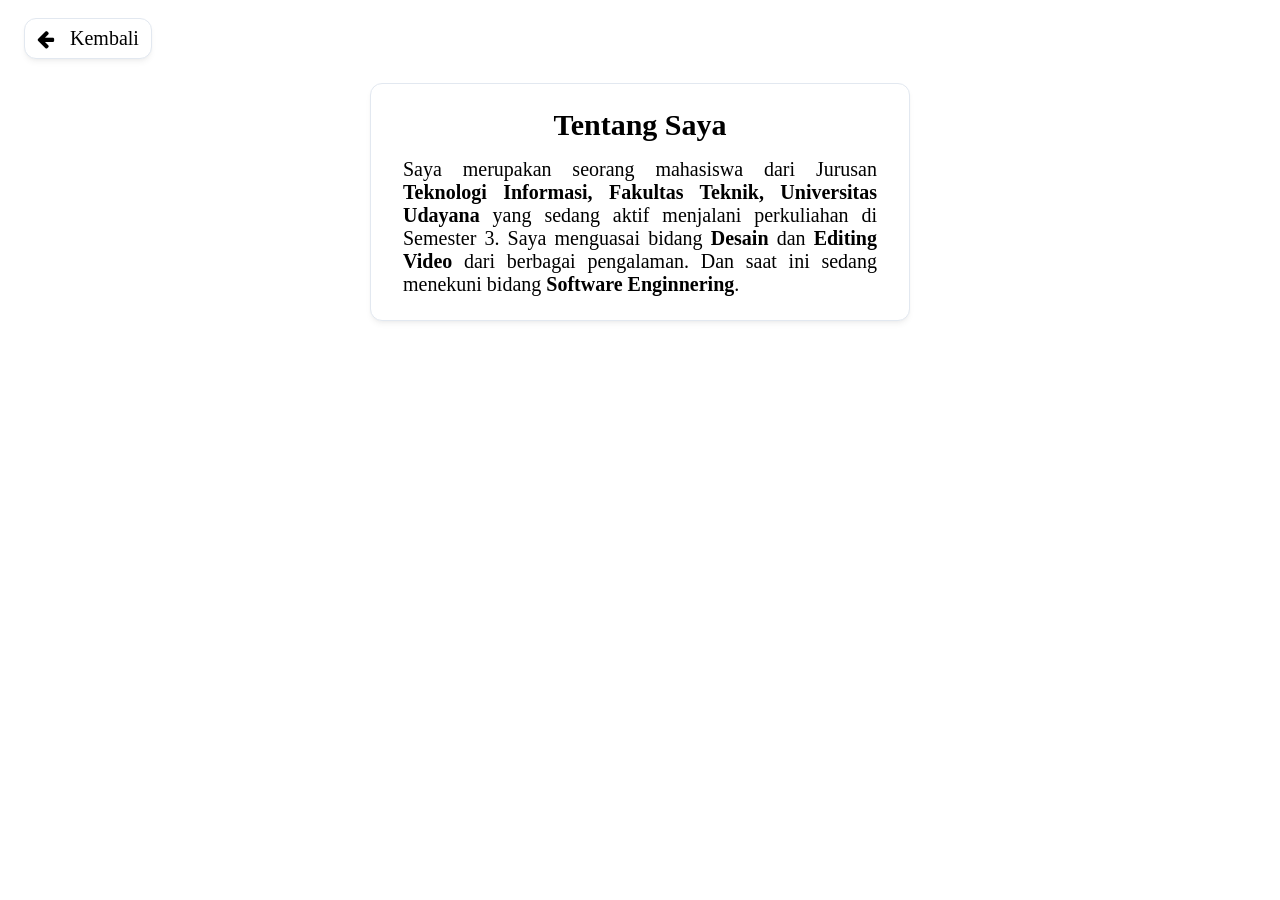
==== TUGAS_3/about.html @ a77fe6aa "index" ====
<!DOCTYPE html>
<html lang="en">
<head>
    <meta charset="UTF-8">
    <meta name="viewport" content="width=device-width, initial-scale=1.0">
    <title>About Me</title>
    <link rel="stylesheet" href="https://cdnjs.cloudflare.com/ajax/libs/font-awesome/4.7.0/css/font-awesome.min.css">
    <link rel="stylesheet" href="css/style.css">
    <style>
        body {
            padding: 18px 24px;
            display: flex;
            flex-direction: column;
            gap: 24px;
        }
        body > a {
            align-self: flex-start;
        }
        body > section {
            align-self: center;
        }
        a {
            font-size: 20px;
            padding-bottom: 16px;
            background-color: #ffffff;
            border-radius: 12px;
            width: fit-content;
            height: 100%;
            padding: 8px 12px;
            box-shadow: 0 4px 6px -1px rgba(0, 0, 0, 0.05), 0 2px 4px -2px rgba(0, 0, 0, 0.05);
            border: 1px solid #e2e8f0;
            display: flex;
            flex-direction: row;
            align-items: center;
            gap: 16px;
            text-decoration: none;
            color: black;
        }
        section {
            font-size: 20px;

        }
    </style>
</head>
<body>
    <a href="index.html">
        <i class="fa fa-arrow-left" aria-hidden="true"></i>
        <span>Kembali</span>
    </a>
    <!-- Ringkasan Diri -->
    <section class="about-section">
        <h1>Tentang Saya</h1>
        <p>
            Saya merupakan seorang mahasiswa dari Jurusan <b>Teknologi Informasi, Fakultas Teknik, Universitas Udayana</b> yang sedang aktif menjalani perkuliahan di Semester 3. Saya menguasai bidang <b>Desain</b> dan <b>Editing Video</b> dari berbagai pengalaman. Dan saat ini sedang menekuni bidang <b>Software Enginnering</b>.
        </p>
    </section>
</body>
</html>
---- TUGAS_3/css/style.css ----
*{
    padding: 0;
    margin: 0;
    box-sizing: border-box;
}
html, body{
    width: 100%;
    overflow-x: hidden;
}
nav {
    width: 100%;
    padding: 1.5rem 2rem;
    background-color: black;
}
nav ul {
    display: flex;
    justify-content: center;
    align-items: center;
    gap: 10rem;
    list-style: none;     
    margin: 0;
    padding: 0;
}
nav ul li a{
    text-decoration: none;
    font-size: 24px;
    color: white;
}
h1 h2 h3 {
    text-align: center;
}
section {
    background-color: #ffffff;
    border-radius: 12px;
    width: 100%;
    max-width: 60vh;
    height: 100%;
    padding: 24px 32px;
    box-shadow: 0 4px 6px -1px rgba(0, 0, 0, 0.05), 0 2px 4px -2px rgba(0, 0, 0, 0.05);
    border: 1px solid #e2e8f0;
    display: flex;
    flex-direction: column;
    align-items: center;
    gap: 16px;
}
.about-section p {
    text-align: justify;
}
.kepanitiaan-content {
    text-align: center;
}
.kepanitiaan-content ul {
    list-style-type: none;
    padding-bottom: 16px;
}
.education-card {
    background-color: white;
    padding: 20px;
    margin-bottom: 15px;
    border-radius: 10px;
    border: 1px solid #ddd;
    box-shadow: 0 2px 5px rgba(0, 0, 0, 0.1);
}
ul {
    padding-left: 20px;
    color: #475569;
}

ul li {
    margin-bottom: 6px;
    line-height: 1.6;
}
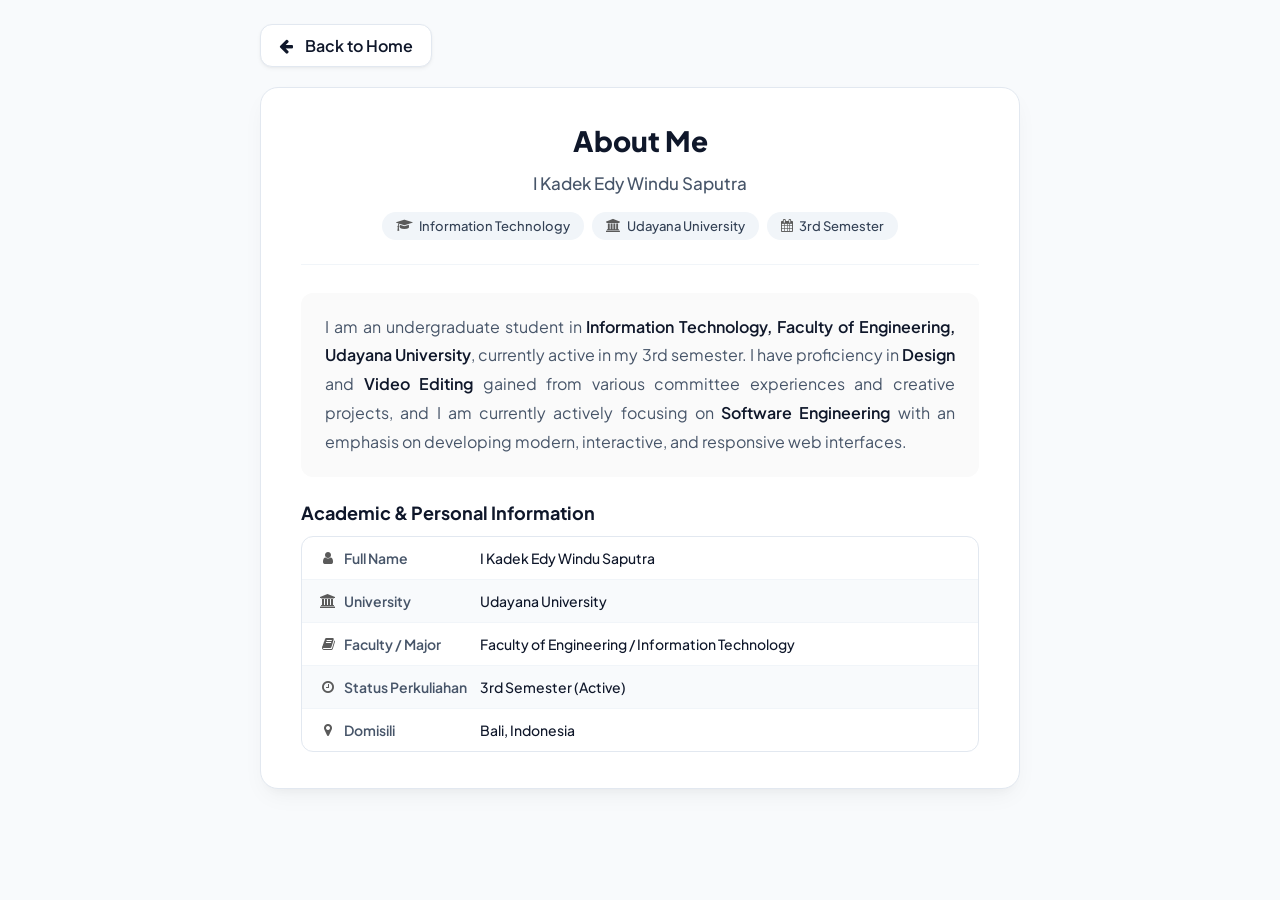
==== commit 1d013c44: "add: Tugas 3" ====
--- a/TUGAS_3/about.html
+++ b/TUGAS_3/about.html
@@ -1,58 +1,322 @@
 <!DOCTYPE html>
-<html lang="en">
+<html lang="id">
 <head>
     <meta charset="UTF-8">
     <meta name="viewport" content="width=device-width, initial-scale=1.0">
-    <title>About Me</title>
+    <title>About Me - I Kadek Edy Windu Saputra</title>
+    <!-- Google Fonts & Font Awesome -->
+    <link rel="preconnect" href="https://fonts.googleapis.com">
+    <link rel="preconnect" href="https://fonts.gstatic.com" crossorigin>
+    <link href="https://fonts.googleapis.com/css2?family=Plus+Jakarta+Sans:wght@400;500;600;700;800&display=swap" rel="stylesheet">
     <link rel="stylesheet" href="https://cdnjs.cloudflare.com/ajax/libs/font-awesome/4.7.0/css/font-awesome.min.css">
     <link rel="stylesheet" href="css/style.css">
+
     <style>
         body {
-            padding: 18px 24px;
+            font-family: 'Plus Jakarta Sans', -apple-system, BlinkMacSystemFont, "Segoe UI", Roboto, sans-serif;
+            background-color: #f8fafc;
+            color: var(--text-main);
+            padding: 24px 20px 48px;
+            display: flex;
+            flex-direction: column;
+            align-items: center;
+            min-height: 100vh;
+            gap: 20px;
+        }
+        /* About Section Card */
+        section.about-section {
+            background-color: var(--card-bg);
+            border-radius: 18px;
+            width: 100%;
+            max-width: 100%;
+            padding: 36px 40px;
+            box-shadow: 0 10px 25px -5px rgba(0, 0, 0, 0.05), 0 8px 10px -6px rgba(0, 0, 0, 0.03);
+            border: 1px solid var(--border-color);
+            display: flex;
+            flex-direction: column;
+            align-items: center;
+            gap: 28px;
+            text-align: left;
+        }
+
+        /* Profile Header */
+        .about-header {
+            display: flex;
+            flex-direction: column;
+            align-items: center;
+            text-align: center;
+            gap: 14px;
+            width: 100%;
+            padding-bottom: 24px;
+            border-bottom: 1px solid #f1f5f9;
+        }
+
+        .about-badge {
+            display: inline-block;
+            background-color: var(--primary-light);
+            color: var(--primary);
+            font-size: 13px;
+            font-weight: 700;
+            letter-spacing: 0.5px;
+            text-transform: uppercase;
+            padding: 4px 12px;
+            border-radius: 20px;
+            border: 1px solid #bfdbfe;
+        }
+
+        .about-header h1 {
+            font-size: 28px;
+            font-weight: 800;
+            color: var(--text-main);
+            margin: 0;
+            line-height: 1.2;
+        }
+
+        .about-header h2 {
+            font-size: 17px;
+            font-weight: 500;
+            color: var(--text-muted);
+            margin: 0;
+        }
+
+        .meta-pills {
+            display: flex;
+            flex-wrap: wrap;
+            justify-content: center;
+            gap: 8px;
+            margin-top: 4px;
+        }
+
+        .meta-pill {
+            display: inline-flex;
+            align-items: center;
+            gap: 6px;
+            font-size: 13px;
+            color: #334155;
+            background-color: #f1f5f9;
+            padding: 6px 14px;
+            border-radius: 20px;
+            font-weight: 500;
+        }
+
+        .meta-pill i {
+            color: var(--primary);
+        }
+
+        /* Bio Content */
+        .about-body {
+            width: 100%;
             display: flex;
             flex-direction: column;
             gap: 24px;
         }
-        body > a {
-            align-self: flex-start;
-        }
-        body > section {
-            align-self: center;
-        }
-        a {
-            font-size: 20px;
-            padding-bottom: 16px;
+
+        .bio-text {
+            font-size: 16px;
+            line-height: 1.8;
+            color: var(--text-muted);
+            text-align: justify;
+            background: #fafafa;
+            padding: 20px 24px;
+            border-radius: 12px;
+        }
+
+        .bio-text b {
+            color: var(--text-main);
+            font-weight: 600;
+        }
+
+        .section-subtitle {
+            font-size: 18px;
+            font-weight: 700;
+            color: var(--text-main);
+            margin-bottom: 12px;
+            display: flex;
+            align-items: center;
+            gap: 8px;
+        }
+
+        .section-subtitle i {
+            color: var(--primary);
+        }
+
+        /* Quick Info Table / List */
+        .info-table-container {
+            width: 100%;
             background-color: #ffffff;
+            border: 1px solid var(--border-color);
             border-radius: 12px;
-            width: fit-content;
-            height: 100%;
-            padding: 8px 12px;
-            box-shadow: 0 4px 6px -1px rgba(0, 0, 0, 0.05), 0 2px 4px -2px rgba(0, 0, 0, 0.05);
-            border: 1px solid #e2e8f0;
-            display: flex;
-            flex-direction: row;
-            align-items: center;
-            gap: 16px;
+            overflow: hidden;
+        }
+
+        .info-row {
+            display: flex;
+            padding: 12px 18px;
+            border-bottom: 1px solid #f1f5f9;
+            font-size: 14px;
+        }
+
+        .info-row:last-child {
+            border-bottom: none;
+        }
+
+        .info-row:nth-child(even) {
+            background-color: #f8fafc;
+        }
+
+        .info-label {
+            width: 160px;
+            font-weight: 600;
+            color: var(--text-muted);
+            display: flex;
+            align-items: center;
+            gap: 8px;
+        }
+
+        .info-label i {
+            width: 16px;
+            color: var(--primary);
+            text-align: center;
+        }
+
+        .info-value {
+            flex: 1;
+            font-weight: 500;
+            color: var(--text-main);
+        }
+
+        /* Navigation Buttons */
+        .quick-nav {
+            display: flex;
+            flex-wrap: wrap;
+            justify-content: center;
+            gap: 12px;
+            width: 100%;
+            padding-top: 10px;
+        }
+
+        .nav-btn {
+            display: inline-flex;
+            align-items: center;
+            gap: 8px;
+            padding: 10px 18px;
+            border-radius: 10px;
+            font-size: 14px;
+            font-weight: 600;
             text-decoration: none;
-            color: black;
-        }
-        section {
-            font-size: 20px;
-
+            color: var(--text-main);
+            background-color: #f1f5f9;
+            border: 1px solid var(--border-color);
+            transition: var(--transition);
+        }
+
+        .nav-btn:hover {
+            background-color: var(--primary);
+            color: #ffffff;
+            border-color: var(--primary);
+            transform: translateY(-2px);
+            box-shadow: 0 4px 12px rgba(37, 99, 235, 0.25);
+        }
+
+        .nav-btn.primary-action {
+            background-color: var(--primary);
+            color: #ffffff;
+            border-color: var(--primary);
+        }
+
+        .nav-btn.primary-action:hover {
+            background-color: #1d4ed8;
+            border-color: #1d4ed8;
+        }
+
+
+        /* Responsive Breakpoints */
+        @media (max-width: 680px) {
+            section.about-section {
+                padding: 24px 20px;
+            }
+
+            .focus-grid {
+                grid-template-columns: 1fr;
+            }
+
+            .about-header h1 {
+                font-size: 24px;
+            }
+
+            .info-row {
+                flex-direction: column;
+                gap: 4px;
+            }
+
+            .info-label {
+                width: 100%;
+            }
+
+            .quick-nav {
+                flex-direction: column;
+            }
+
+            .nav-btn {
+                justify-content: center;
+                width: 100%;
+            }
         }
     </style>
 </head>
 <body>
-    <a href="index.html">
-        <i class="fa fa-arrow-left" aria-hidden="true"></i>
-        <span>Kembali</span>
-    </a>
-    <!-- Ringkasan Diri -->
-    <section class="about-section">
-        <h1>Tentang Saya</h1>
-        <p>
-            Saya merupakan seorang mahasiswa dari Jurusan <b>Teknologi Informasi, Fakultas Teknik, Universitas Udayana</b> yang sedang aktif menjalani perkuliahan di Semester 3. Saya menguasai bidang <b>Desain</b> dan <b>Editing Video</b> dari berbagai pengalaman. Dan saat ini sedang menekuni bidang <b>Software Enginnering</b>.
-        </p>
-    </section>
+    <div class="page-container">
+        <a href="index.html" class="back-btn" title="Kembali ke Beranda">
+            <i class="fa fa-arrow-left" aria-hidden="true"></i>
+            <span>Back to Home</span>
+        </a>
+        <section class="about-section">
+            <div class="about-header">
+                <h1>About Me</h1>
+                <h2>I Kadek Edy Windu Saputra</h2>
+                <div class="meta-pills">
+                    <span class="meta-pill"><i class="fa fa-graduation-cap"></i>Information Technology</span>
+                    <span class="meta-pill"><i class="fa fa-university"></i> Udayana University</span>
+                    <span class="meta-pill"><i class="fa fa-calendar"></i> 3rd Semester</span>
+                </div>
+            </div>
+
+            <!-- Content -->
+            <div class="about-body">
+                <!-- About Me -->
+                <p class="bio-text">
+                    I am an undergraduate student in <b>Information Technology, Faculty of Engineering, Udayana University</b>, currently active in my 3rd semester. I have proficiency in <b>Design</b> and <b>Video Editing</b> gained from various committee experiences and creative projects, and I am currently actively focusing on <b>Software Engineering</b> with an emphasis on developing modern, interactive, and responsive web interfaces.
+                </p>
+
+                <!-- Academic & Personal Information -->
+                <div>
+                    <h2 class="section-subtitle">Academic & Personal Information
+                    </h2>
+                    <div class="info-table-container">
+                        <div class="info-row">
+                            <span class="info-label"><i class="fa fa-user"></i> Full Name</span>
+                            <span class="info-value">I Kadek Edy Windu Saputra</span>
+                        </div>
+                        <div class="info-row">
+                            <span class="info-label"><i class="fa fa-university"></i> University</span>
+                            <span class="info-value">Udayana University</span>
+                        </div>
+                        <div class="info-row">
+                            <span class="info-label"><i class="fa fa-book"></i> Faculty / Major</span>
+                            <span class="info-value">Faculty of Engineering / Information Technology</span>
+                        </div>
+                        <div class="info-row">
+                            <span class="info-label"><i class="fa fa-clock-o"></i> Status Perkuliahan</span>
+                            <span class="info-value">3rd Semester (Active)</span>
+                        </div>
+                        <div class="info-row">
+                            <span class="info-label"><i class="fa fa-map-marker"></i> Domisili</span>
+                            <span class="info-value">Bali, Indonesia</span>
+                        </div>
+                    </div>
+                </div>
+            </div>
+        </section>
+    </div>
 </body>
 </html>
--- a/TUGAS_3/css/style.css
+++ b/TUGAS_3/css/style.css
@@ -3,31 +3,18 @@
     margin: 0;
     box-sizing: border-box;
 }
+:root {
+    --primary: rgb(90, 90, 90);
+    --primary-light: #eff6ff;
+    --text-main: #0f172a;
+    --text-muted: #475569;
+    --card-bg: #ffffff;
+    --border-color: #e2e8f0;
+    --transition: all 0.25s cubic-bezier(0.4, 0, 0.2, 1);
+}
 html, body{
     width: 100%;
     overflow-x: hidden;
-}
-nav {
-    width: 100%;
-    padding: 1.5rem 2rem;
-    background-color: black;
-}
-nav ul {
-    display: flex;
-    justify-content: center;
-    align-items: center;
-    gap: 10rem;
-    list-style: none;     
-    margin: 0;
-    padding: 0;
-}
-nav ul li a{
-    text-decoration: none;
-    font-size: 24px;
-    color: white;
-}
-h1 h2 h3 {
-    text-align: center;
 }
 section {
     background-color: #ffffff;
@@ -43,30 +30,95 @@
     align-items: center;
     gap: 16px;
 }
-.about-section p {
-    text-align: justify;
+.page-container {
+    width: 100%;
+    max-width: 760px;
+    display: flex;
+    flex-direction: column;
+    gap: 20px;
 }
-.kepanitiaan-content {
+nav {
+    padding: 16px 0;
+    background-color: white;
+    border-bottom: 1px solid #e5e7eb;
+    min-height: 70px;
+    display: flex;
+    justify-content: center;
+    align-items: center;       
+    width: 100%;
+    position: sticky;
+    top: 0;
+    z-index: 100;
+    box-shadow: 0 1px 3px 0 rgba(0, 0, 0, 0.04);
+}
+nav ul {
+    display: flex;
+    justify-content: center;
+    align-items: center;
+    gap: 1.5rem;
+    list-style: none;     
+    margin: 0;
+    padding: 0 16px;
+    flex-wrap: wrap;
+}
+nav ul li {
+  display: flex;
+  align-items: center;
+}
+
+nav ul li a {
+  text-decoration: none;
+  font-size: 18px;
+  font-weight: 600;
+  color: #334155;
+  line-height: 1;
+  display: inline-flex;
+  align-items: center;
+  padding: 8px 16px;
+  border-radius: 8px;
+  transition: all 0.2s ease;
+}
+
+nav ul li a:hover {
+    text-decoration: underline;
+    background-color: #f1f5f9;
+    transform: scale(1.1);
+}
+
+h1 h2 h3 {
     text-align: center;
 }
-.kepanitiaan-content ul {
-    list-style-type: none;
-    padding-bottom: 16px;
-}
-.education-card {
-    background-color: white;
-    padding: 20px;
-    margin-bottom: 15px;
-    border-radius: 10px;
-    border: 1px solid #ddd;
-    box-shadow: 0 2px 5px rgba(0, 0, 0, 0.1);
-}
-ul {
-    padding-left: 20px;
-    color: #475569;
+.back-btn {
+    font-size: 16px;
+    font-weight: 600;
+    background-color: #ffffff;
+    border-radius: 12px;
+    width: fit-content;
+    padding: 10px 18px;
+    box-shadow: 0 2px 4px rgba(0, 0, 0, 0.04), 0 1px 2px rgba(0, 0, 0, 0.03);
+    border: 1px solid var(--border-color);
+    display: inline-flex;
+    flex-direction: row;
+    align-items: center;
+    gap: 12px;
+    text-decoration: none;
+    color: var(--text-main);
+    transition: var(--transition);
 }
 
-ul li {
-    margin-bottom: 6px;
-    line-height: 1.6;
-}+.back-btn i {
+    transition: var(--transition);
+}
+
+.back-btn:hover {
+    background-color: #ffffff;
+    border-color: #cbd5e1;
+    box-shadow: 0 4px 12px rgba(0, 0, 0, 0.08);
+    transform: translateX(-3px);
+    color: var(--primary);
+}
+
+.back-btn:hover i {
+    transform: translateX(-3px);
+}
+
